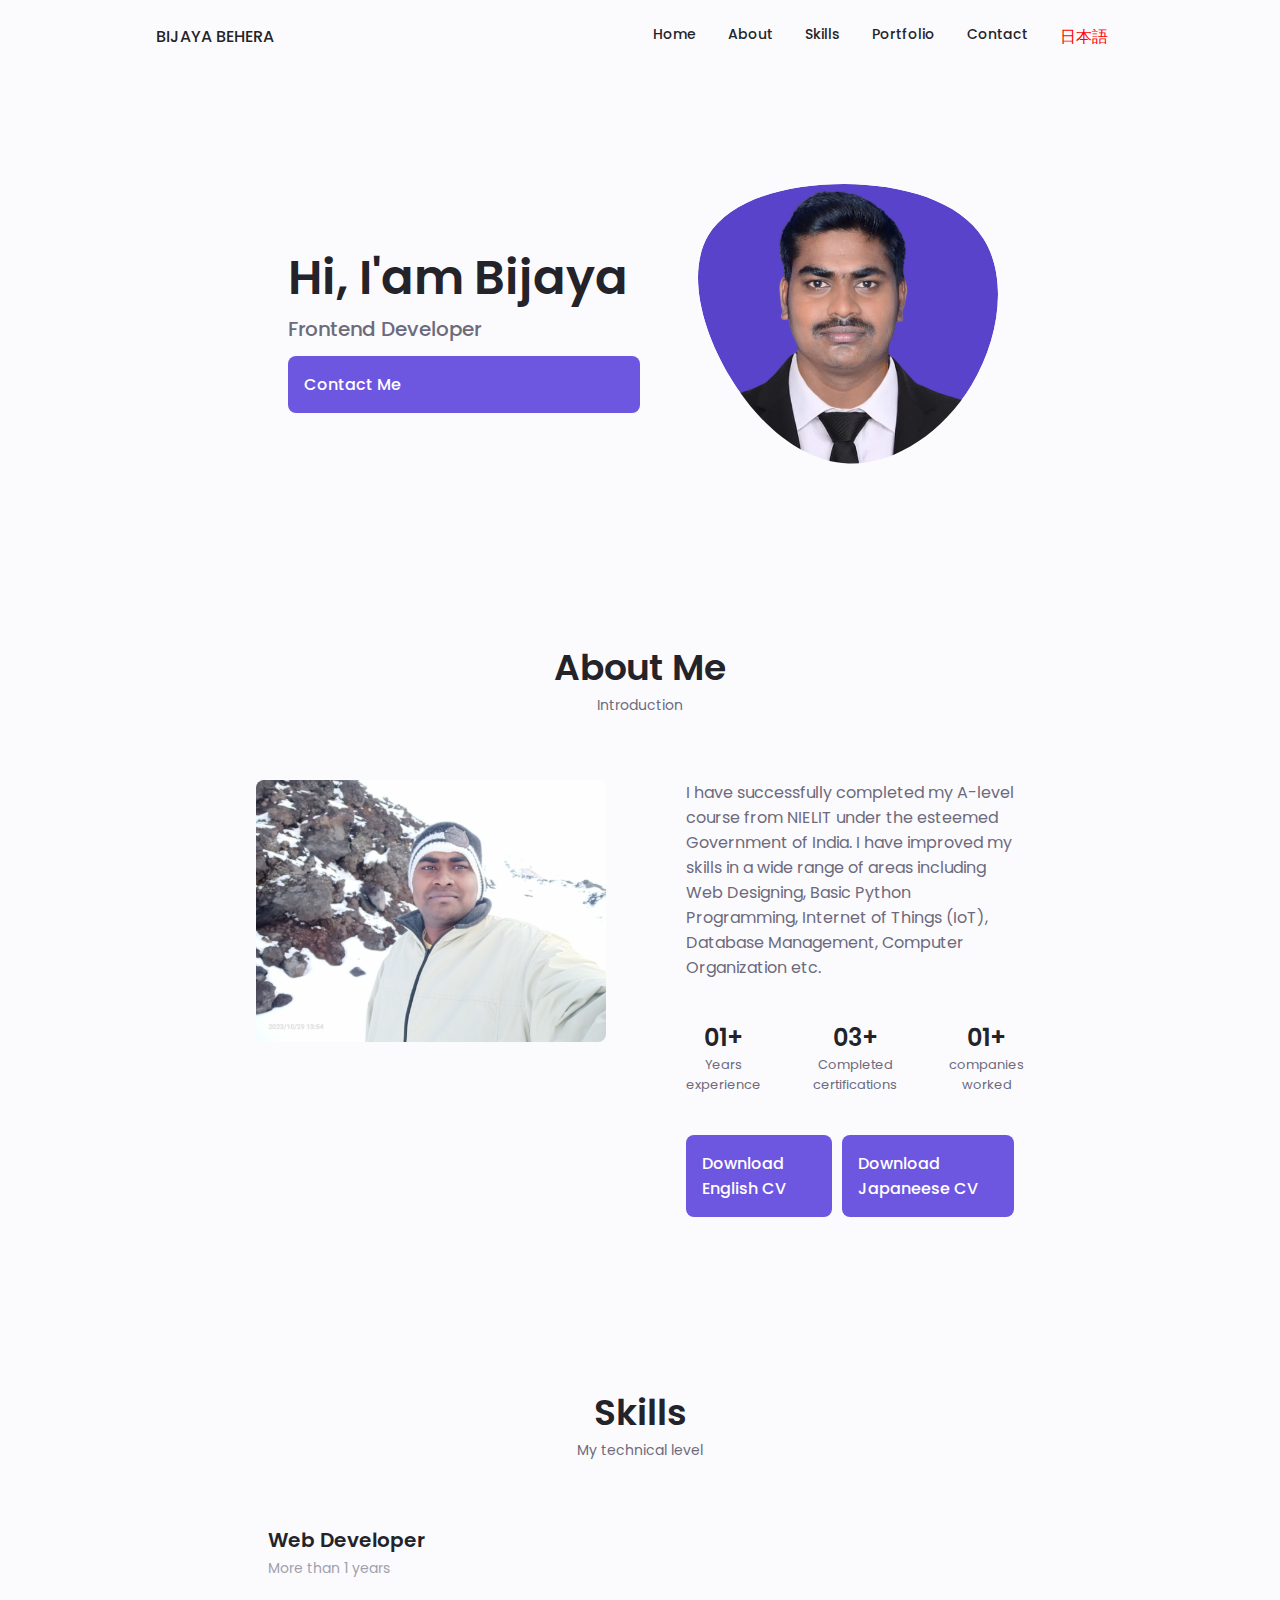
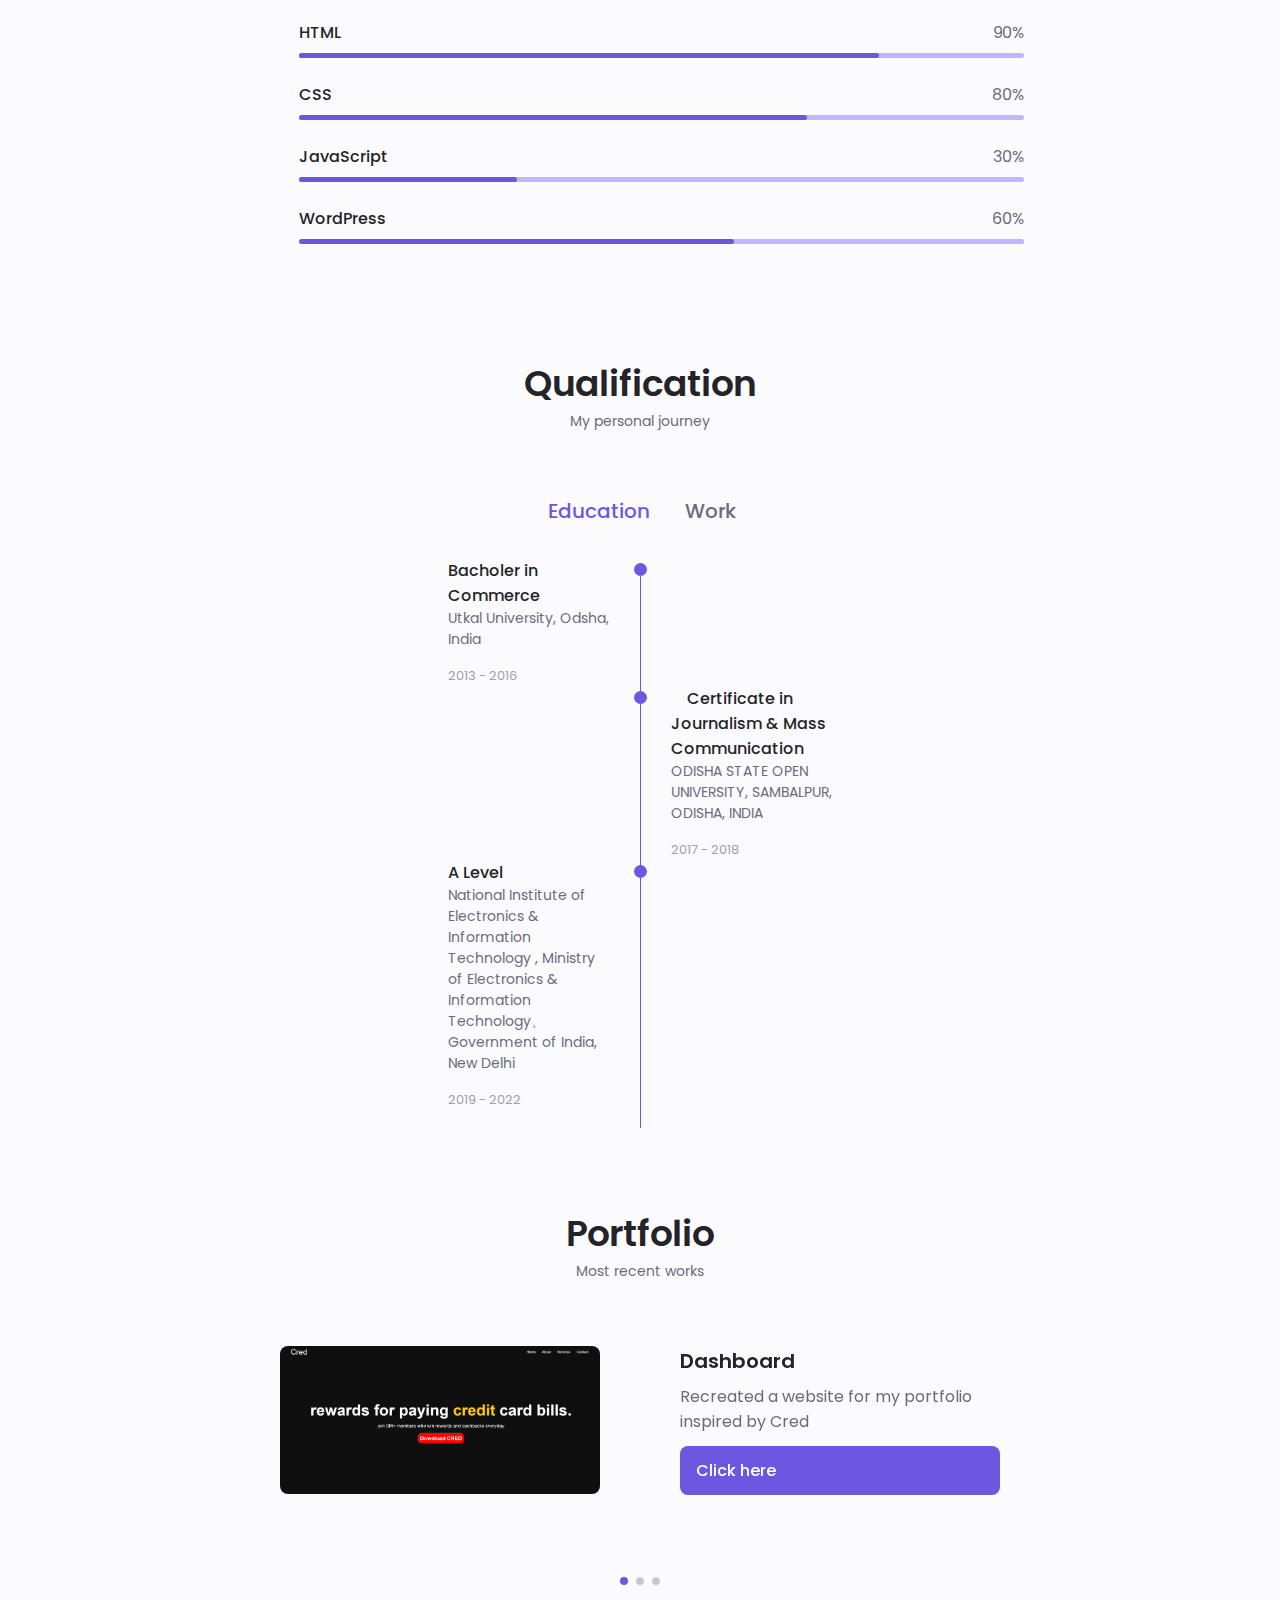
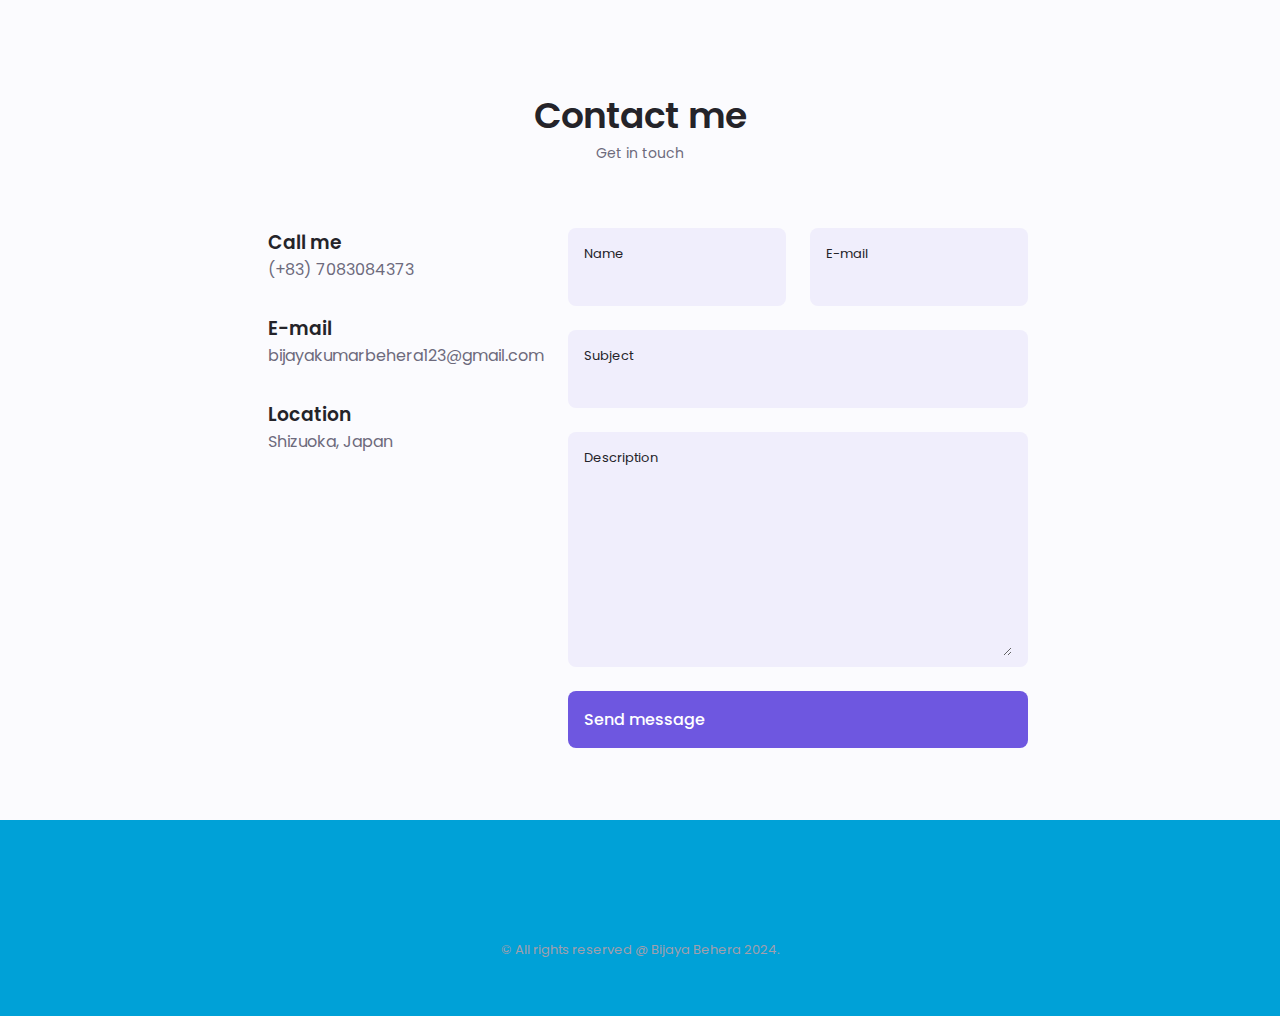
==== index.html @ d015f348 "Add files via upload" ====
<!DOCTYPE html>
    <html lang="en">
    <head>
        <meta charset="UTF-8">
        <meta name="viewport" content="width=device-width, initial-scale=1.0">

        
        <!--==================== SWIPER CSS ====================-->
        <link rel="stylesheet" href="./packages/css/swiper-bundle.min.css">
        
        <!--==================== CSS ====================-->
        <link rel="stylesheet" href="./packages/css/styles.css">

        <title>Bijaya</title>
    </head>
    <body>
        <!--==================== HEADER ====================-->
        
        <header class="header" id="header">
            <nav class="nav container">
                <a href="#" class="nav__logo"><span class="lang-en">BIJAYA BEHERA</span><span class="lang-jp" style="display: none;">ビジャヤ　べへら</span></a>
                <div class="nav__menu" id="nav-menu">
                    <ul class="nav__list grid">
                        <li class="nav__item">
                            <a href="#home" class="nav__link">
                                <i class="uil uil-estate nav__icon"></i>Home
                            </a>
                        </li>
                        <li class="nav__item">
                            <a href="#about" class="nav__link">
                                <i class="uil uil-user nav__icon"></i>About
                            </a>
                        </li>
                        <li class="nav__item">
                            <a href="#skills" class="nav__link">
                                <i class="uil uil-file-alt nav__icon"></i>Skills
                            </a>
                        </li>
                          
                        <li class="nav__item">
                            <a href="#portfolio" class="nav__link">
                                <i class="uil uil-scenery nav__icon"></i>Portfolio                                
                            </a>
                        </li>
                        <li class="nav__item">
                            <a href="#contact" class="nav__link">
                                <i class="uil uil-message nav__icon"></i>Contact                               
                            </a>
                        </li>
                        <li><button id="lang-toggle">日本語</button></li>
                    </ul>
                    <i class="uil uil-times nav__close" id="nav-close"></i>
                </div>
                <div class="nav__btns">
                    <!-- Theme change button -->

                    <i class="uil uil-moon change-theme" id="theme-button"></i>

                    <div class="nav__toggle" id="nav-toggle">
                        <i class="uil uil-apps"></i>
                    </div>
                </div>
            </nav>
        </header>

        <!--==================== MAIN ====================-->
        <main class="main">
            <!--==================== HOME ====================-->
            <section class="home section" id="home">
                <div class="home__container container grid">
                    <div class="home__content grid">
                        <div class="home__social">
                            <a href="https://www.linkedin.com/in/prashanna-sathiyamoorthy-194704153/" target="_blank" class="home__social-icon">
                                <i class="uil uil-linkedin-alt"></i>
                            </a>
                            <a href="https://twitter.com/prashanna01" target="_blank" class="home__social-icon">
                                <i class="uil uil-twitter-alt"></i>
                            </a>
                            <a href="https://www.github.com" target="_blank" class="home__social-icon">
                                <i class="uil uil-github-alt"></i>
                            </a>
                        </div>

                        <div class="home__img">
                            <svg class="home__blob" viewBox="0 0 200 187" xmlns="http://www.w3.org/2000/svg" xmlns:xlink="http://www.w3.org/1999/xlink">
                                <mask id="mask0" mask-type="alpha">
                                    <path d="M190.312 36.4879C206.582 62.1187 201.309 102.826 182.328 134.186C163.346 165.547 
                                    130.807 187.559 100.226 186.353C69.6454 185.297 41.0228 161.023 21.7403 129.362C2.45775 
                                    97.8511 -7.48481 59.1033 6.67581 34.5279C20.9871 10.1032 59.7028 -0.149132 97.9666 
                                    0.00163737C136.23 0.303176 174.193 10.857 190.312 36.4879Z"/>
                                </mask>
                                <g mask="url(#mask0)">
                                    <path d="M190.312 36.4879C206.582 62.1187 201.309 102.826 182.328 134.186C163.346 
                                    165.547 130.807 187.559 100.226 186.353C69.6454 185.297 41.0228 161.023 21.7403 
                                    129.362C2.45775 97.8511 -7.48481 59.1033 6.67581 34.5279C20.9871 10.1032 59.7028 
                                    -0.149132 97.9666 0.00163737C136.23 0.303176 174.193 10.857 190.312 36.4879Z"/>
                                    <image class="home__blob-img" x="" xlink:href="packages/images/Bijaya.png"/>
                                </g>
                            </svg>
                        </div>

                        <div class="home__data">
                            <h2 class="home__title"><span class="lang-en">Hi, I'am Bijaya</span>　<span class="lang-jp" style="display: none;">こんにちは、
                                <br>ビジャヤ　です</span></h2>
                            <h3 class="home__subtitle"><span class="lang-en"> Frontend Developer</span> <span class="lang-jp" style="display: none;">フロントエンドの開発者</span></h3>
                            <a href="#contact" class="button button--flex home__button">
                                Contact Me<i class="uil uil-message button__icon"></i>
                            </a>
                        </div>
                    </div>
                 </div>
            </section>

            <!--==================== ABOUT ====================-->
            <section class="about section" id="about">
                <h2 class="section__title"><span class="lang-en">About Me</span><span class="lang-jp" style="display: none;">私について</span></h2>
                <span class="section__subtitle"><span class="lang-en">Introduction</span><span class="lang-jp" style="display: none;">紹介</span></span>

                <div class="about__container container grid">
                    <img src="packages/images/Bii1.jpg" alt="" class="about__img">
                    <div class="about__data">
                        <p class="about__description">
                            <span class="lang-en"> I have successfully completed my A-level course from NIELIT under 
                            the esteemed Government of India. I have improved my skills in 
                            a wide range of areas including Web Designing, Basic Python Programming, 
                            Internet of Things (IoT), Database Management, Computer Organization etc. 
                            </span>
                            <span class="lang-jp" style="display: none;">私はNIELITのAレベルコースを、尊敬されるインド政府の下で成功裏に修了しました。ウェブデザイン、基本的なPythonプログラミング、インターネット・オブ・シングス（IoT）、データベース管理、コンピュータ組織など、多岐にわたる分野でのスキルを向上させました。</span>
                        </p>
                        <div class="about__info">
                            <div>
                                <span class="about__info-title">01+</span>
                                <span class="about__info-name">Years <br> experience</span>
                            </div>
                            <div>
                                <span class="about__info-title">03+</span>
                                <span class="about__info-name">Completed <br> certifications</span>
                            </div>
                            <div>
                                <span class="about__info-title">01+</span>
                                <span class="about__info-name">companies<br>worked</span>
                            </div>
                        </div>
                        <div class="CV">
                        <div class="about__buttons">
                            <a download="" href="packages/images/cv eng.pdf" class="button button--flex">
                                Download English CV<i class="uil uil-download-alt button__icon"></i>
                            </a>
                        </div>
                        <div class="about__buttons">
                            <a download="" href="packages/images/cv jp.pdf" class="button button--flex">
                                Download Japaneese CV<i class="uil uil-download-alt button__icon"></i>
                            </a>
                        </div>
                        </div>
                    </div>
                </div>
            </section>

            <!--==================== SKILLS ====================-->
            <section class="skills section" id="skills">
                <h2 class="section__title">Skills</h2>
                <span class="section__subtitle">My technical level</span>

                <div class="skills__container container grid">
                    <div>
                        
                        <!--==================== SKILLS ====================-->
                        <div class="skills__content skills__open">
                            <div class="skills__header">
                               <i class="uil uil-brackets-curly skills__icon"></i>
                               <div>
                                   <h1 class="skills__title">Web Developer</h1>
                                   <span class="skills__subtitle">More than 1 years</span>
                               </div>

                               <i class="uil uil-angle-down skills__arrow"></i>
                            </div>
                            <div class="skills__list grid">
                                <div class="skills__data">
                                    <div class="skills__titles">
                                        <h3 class="skills__name">HTML</h3>
                                        <span class="skills__number">90%</span>
                                    </div>
                                    <div class="skills__bar">
                                        <span class="skills__percentage skills__html"></span>
                                    </div>
                                </div>
                               <div class="skills__data">
                                   <div class="skills__titles">
                                       <h3 class="skills__name">CSS</h3>
                                       <span class="skills__number">80%</span>
                                   </div>
                                   <div class="skills__bar">
                                       <span class="skills__percentage skills__css"></span>
                                   </div>
                               </div>
                               <div class="skills__data">
                                   <div class="skills__titles">
                                       <h3 class="skills__name">JavaScript</h3>
                                       <span class="skills__number">30%</span>
                                   </div>
                                   <div class="skills__bar">
                                       <span class="skills__percentage skills__js"></span>
                                   </div>
                               </div>
                               <div class="skills__data">
                                   <div class="skills__titles">
                                       <h3 class="skills__name">WordPress</h3>
                                       <span class="skills__number">60%</span>
                                   </div>
                                   <div class="skills__bar">
                                       <span class="skills__percentage skills__wordpress"></span>
                                   </div>
                               </div>
                           </div>
                       </div>
                    </div>
                </div>
            </section>

              <!--==================== QUALIFICATION ====================-->
        <section class="qualification__section">
            <h2 class="section__title">Qualification</h2>
            <span class="section__subtitle">My personal journey</span>

            <div class="qualification__container container">
                <div class="qualification__tabs">
                    <div class="qualification__button button--flex qualification__active" data-target='#education'>
                        <i class="uil uil-graduation-cap qualification__icon"></i>
                        Education
                    </div>

                    <div class="qualification__button button--flex" data-target="#work">
                        <i class="uil uil-briefcase-alt qualification__icon"></i>
                        Work
                    </div>
                </div>

                <div class="qualification__sections">
            <!--==================== QUALIFICATION CONTENT 1 ====================-->
            <div class="qualification__content qualification__active" data-content id="education">
             <!--==================== QUALIFICATION 1 ====================--> 
             <div class="qualification__data">
                 <div>
                     <h3 class="qualification__title">Bacholer in Commerce </h3>
                     <span class="qualification__subtitle">Utkal University, Odsha, India</span>
                     <div class="qualification__calendar">
                        <i class="uil uil-calendar-alt"></i>
                        2013 - 2016
                     </div>
                 </div>

                 <div>
                     <span class="qualification__rounder"></span>
                     <span class="qualification__line"></span>
                 </div>
             </div>
             
             <!--==================== QUALIFICATION 2 ====================--> 
             <div class="qualification__data">
                <div></div>
                <div>
                   <span class="qualification__rounder"></span>
                   <span class="qualification__line"></span>
                </div>

                <div>
                    <h3 class="qualification__title">　Certificate in Journalism & Mass Communication</h3>
                    <span class="qualification__subtitle">ODISHA STATE OPEN UNIVERSITY, SAMBALPUR, ODISHA, INDIA
                    </span>
                    <div class="qualification__calendar">
                       <i class="uil uil-calendar-alt"></i>
                       2017 - 2018
                    </div>
                </div>
            </div> 

            <!--==================== QUALIFICATION 3 ====================--> 
            <div class="qualification__data">
                <div>
                    <h3 class="qualification__title">A Level</h3>
                    <span class="qualification__subtitle">National Institute of Electronics & Information Technology
                        , Ministry of Electronics & Information Technology、Government of India, New Delhi
</span>
                    <div class="qualification__calendar">
                       <i class="uil uil-calendar-alt"></i>
                       2019 - 2022
                    </div>
                </div>

                <div>
                    <span class="qualification__rounder"></span>
                    <span class="qualification__line"></span>
                </div>
            </div> 


                
            </div>
            </div>
            
            <!--==================== QUALIFICATION CONTENT 2 ====================-->
            <div class="qualification__content" data-content id="work">
                <!--==================== QUALIFICATION 1 ====================--> 
                <div class="qualification__data">
                    <div>
                        <h3 class="qualification__title">IT Assistant</h3>
                        <span class="qualification__subtitle">Amruta Dunia News Paper</span>
                        <div class="qualification__calendar">
                           <i class="uil uil-calendar-alt"></i>
                           2017 - 2022
                        </div>
                    </div>
   
                    <div>
                        <span class="qualification__rounder"></span>
                        <span class="qualification__line"></span>
                    </div>
                </div>
                
                <!--==================== QUALIFICATION 2 ====================--> 
                <div class="qualification__data">
                   <div></div>
                   <div>
                      <span class="qualification__rounder"></span>
                      <span class="qualification__line"></span>
                   </div>
   
                   <div>
                       <h3 class="qualification__title">Front End Developer</h3>
                       <span class="qualification__subtitle">OOSHISHI, Shizuoka, Japan</span>
                       <div class="qualification__calendar">
                          <i class="uil uil-calendar-alt"></i>
                          2023 - Present
                       </div>
                   </div>
               </div> 
   
                        
               </div> 
             
               </div>
            </div>
        </section>
      
        
        <!--==================== PORTFOLIO ====================-->
        <section class="portfolio section" id="portfolio">

            <h2 class="section__title">Portfolio</h2>
            <span class="section__subtitle">Most recent works</span>

            <div class="portfolio__container container swiper-container">
                <div class="swiper-wrapper">
        <!--==================== PORTFOLIO 1 ====================-->
        
            <div class="portfolio__content grid swiper-slide">
                <img src="./packages/images/cred.png" alt="" class="portfolio__img">

                <div class="portfolio_">
                    <h3 class="portfolio__title"> Dashboard</h3>
                    <p class="portfolio__description"> Recreated a website for my portfolio inspired by Cred</p>
                    <a href="./packages/cred/index.html" class="button button--flex button--small portfolio__button">
                        Click here
                        <i class="uil uil-arrow-right button__icon"></i>
                    </a>
                </div>
            </div>

            <!--==================== PORTFOLIO 2 ====================-->
        
            <div class="portfolio__content grid swiper-slide">
                <img src="./packages/images/shizuoka.png" alt="" class="portfolio__img">

                <div class="portfolio_">
                    <h3 class="portfolio__title">website</h3>
                    <p class="portfolio__description">Above clone is adaptable to all devices, with 
                        ui components and animated interactions.</p>
                    <a href="./packages/explore/index.html" class="button button--flex button--small portfolio__button">
                        Click here
                        <i class="uil uil-arrow-right button__icon"></i>
                    </a>
                </div>
            </div>

            <!--==================== PORTFOLIO 3 ====================-->
        
            <div class="portfolio__content grid swiper-slide">
                <img src="./packages/images/hotel.png" alt="" class="portfolio__img">

                <div class="portfolio_">
                    <h3 class="portfolio__title"> Hotel Website</h3>
                    <p class="portfolio__description"> Hotel Clone is adaptable to all devices, with 
                        ui components and animated interactions.</p>
                    <a href="./packages/hotel/index.html" class="button button--flex button--small portfolio__button">
                        Click here
                        <i class="uil uil-arrow-right button__icon"></i>
                    </a>
                </div>
            </div>
                </div>

            <!-- add arrows-->
            <div class="swiper-button-next">
                <i class="uil uil-angle-right-b swiper-portfolio-icon"></i>
            </div>

            <div class="swiper-button-prev">
                <i class="uil uil-angle-left-b swiper-portfolio-icon"></i>
            </div>

            <!-- Add Pagination -->
            <div class="swiper-pagination"></div>
            
        
        </div>

        </section>

        
                <!--Add pagination-->
                <div class="swiper-pagination swiper-pagination-testimonial"></div>
            </div>
            </section>

        <!--==================== CONTACT ME ====================-->
        <section class="contact section" id="contact">
            <h2 class="section__title">Contact me</h2>
            <span class="section__subtitle">Get in touch</span>

            <div class="contact__container container grid">
                <div>
                    <div class="contact__information">
                        <i class="uil uil-phone-alt contact__icon"></i>

                        <div>
                            <h3 class="contact__title">Call me</h3>
                            <span class="contatc__subtitle">(+83) 7083084373</span>
                        </div>
                    </div>

                    <div class="contact__information">
                        <i class="uil uil-envelope contact__icon"></i>

                        <div>
                            <h3 class="contact__title">E-mail</h3>
                            <span class="contatc__subtitle">bijayakumarbehera123@gmail.com</span>
                        </div>
                    </div>

                    <div class="contact__information">
                        <i class="uil uil-map-marker contact__icon"></i>

                        <div>
                            <h3 class="contact__title">Location</h3>
                            <span class="contatc__subtitle">Shizuoka, Japan</span>
                        </div>
                    </div>
                </div>

                <form action="" class="contact__form grid">
                    <div class="contact__inputs grid">
                        <div class="contact__content">
                            <label for="" class="contact__label">Name</label>
                            <input type="text" class="contact__input">
                        </div>

                        <div class="contact__content">
                            <label for="" class="contact__label">E-mail</label>
                            <input type="email" class="contact__input">
                        </div>
                    </div>

                    <div class="contact__content">
                        <label for="" class="contact__label">Subject</label>
                        <input type="text" class="contact__input">
                    </div>

                    <div class="contact__content">
                        <label for="" class="contact__label">Description</label>
                        <textarea name="" id="" cols="0" rows="7" class="contact__input"></textarea>
                    </div>

                    <div>
                        <a href="#" class="button button--flex">
                            Send message
                            <i class="uil uil-message button__icon"></i>
                        </a>
                    </div>
                </form>
            </div>

        </section>
    </main>

    <!--==================== FOOTER ====================-->
    <footer class="footer">

        <div class="footer__bg">
                        <p class="footer__copy">&#169;  All rights reserved @ Bijaya Behera 2024.</p>
        </div>
    </footer>

    <!--==================== SCROLL TOP ====================-->
    <a href="#" class="scrollup" id="scroll-up">
        <i class="uil uil-arrow-up scrollup__icon"></i>
    </a>
    

    <!--==================== SWIPER JS ====================-->
    <script src="./packages/js/swiper-bundle.min.js"></script>

    <!--==================== MAIN JS ====================-->
    <script src="./packages/js/main.js"></script>
</body>

</html>
---- packages/css/styles.css ----
/* ==================== GOOGLE FONTS ====================*/
@import url("https://fonts.googleapis.com/css2?family=Poppins:wght@400;500;600&display=swap");

/*==================== VARIABLES CSS ====================*/
:root {
  --header-height: 3rem;

  /*========== Colors ==========*/
  /* Change favorite color */
  --hue-color: 250; /*Purple 250 - Green 142 - Blue 230 - Pink 340*/

  /* HSL color mode */
  --first-color: hsl(var(--hue-color), 69%, 61%);
  --first-color-second: hsl(var(--hue-color), 69%, 61%);
  --first-color-alt: hsl(var(--hue-color), 57%, 53%);
  --first-color-lighter: hsl(var(--hue-color), 92%, 85%);
  --title-color: hsl(var(--hue-color), 8%, 15%);
  --text-color: hsl(var(--hue-color), 8%, 45%);
  --text-color-light: hsl(var(--hue-color), 8%, 65%);
  --input-color: hsl(var(--hue-color), 70%, 96%);
  --body-color: hsl(var(--hue-color), 60%, 99%);
  --container-color: #fff;
  --scroll-bar-color: hsl(var(--hue-color), 12%, 90%);
  --scroll-thumb-color: hsl(var(--hue-color), 12%, 80%);

  /*========== Font and typography ==========*/
  --body-font: "Poppins", sans-serif;

  /* .5rem = 8px, 1rem = 16px, 1.5rem = 24px ... */
  --big-font-size: 2rem;
  --h1-font-size: 1.5rem;
  --h2-font-size: 1.25rem;
  --h3-font-size: 1.125rem;
  --normal-font-size: 0.938rem;
  --small-font-size: 0.813rem;
  --smaller-font-size: 0.75rem;

  /*========== Font weight ==========*/
  --font-medium: 500;
  --font-semi-bold: 600;

  /*========== Margenes Bottom ==========*/
  /* .25rem = 4px, .5rem = 8px, .75rem = 12px ... */
  --mb-0-25: 0.25rem;
  --mb-0-5: 0.5rem;
  --mb-0-75: 0.75rem;
  --mb-1: 1rem;
  --mb-1-5: 1.5rem;
  --mb-2: 2rem;
  --mb-2-5: 2.5rem;
  --mb-3: 3rem;

  /*========== z index ==========*/
  --z-tooltip: 10;
  --z-fixed: 100;
  --z-modal: 1000;
}

/* Font size for large devices */
@media screen and (min-width: 968px) {
  :root {
    --big-font-size: 3rem;
    --h1-font-size: 2.25rem;
    --h2-font-size: 1.5rem;
    --h3-font-size: 1.25rem;
    --normal-font-size: 1rem;
    --small-font-size: 0.875rem;
    --smaller-font-size: 0.813rem;
  }
}

/*========== Variables Dark theme ==========*/
body.dark-theme {
  /* HSL color mode */
  --first-color-second: hsl(var(--hue-color), 30%, 8%);
  --title-color: hsl(var(--hue-color), 8%, 95%);
  --text-color: hsl(var(--hue-color), 8%, 45%);
  --text-color-light: hsl(var(--hue-color), 8%, 75%);
  --input-color: hsl(var(--hue-color), 29%, 16%);
  --body-color: hsl(var(--hue-color), 28%, 12%);
  --container-color: hsl(var(--hue-color), 29%, 16%);
  --scroll-bar-color: hsl(var(--hue-color), 12%, 48%);
  --scroll-thumb-color: hsl(var(--hue-color), 12%, 36%);
}

/*========== Button Dark/Light ==========*/
.nav__btns {
  display: flex;
  align-items: center;
}

.change-theme {
  font-size: 1.25rem;
  color: var(--title-color);
  margin-right: var(--mb-1);
  cursor: pointer;
}

.change-theme:hover {
  color: var(--first-color);
}

/*==================== BASE ====================*/

* {
  box-sizing: border-box;
  padding: 0;
  margin: 0;
}

html {
  scroll-behavior: smooth;
}

body {
  margin: 0 0 var(--header-height) 0;
  font-family: var(--body-font);
  font-size: var(--normal-font-size);
  background-color: var(--body-color);
  color: var(--text-color);
}

h1,
h2,
h3,
h4 {
  color: var(--title-color);
  font-weight: var(--font-semi-bold);
}

ul {
  list-style: none;
}

a {
  text-decoration: none;
}

img {
  width: 100%;
  height: auto;
}

/*==================== REUSABLE CSS CLASSES ====================*/
.section {
  padding: 2rem 0 4rem;
  margin-bottom: 40px;
}

.section__title {
  font-size: var(--h1-font-size);
}

.section__subtitle {
  display: block;
  font-size: var(--small-font-size);
  margin-bottom: var(--mb-2);
}

.section__title,
.section__subtitle {
  text-align: center;
}

/*==================== LAYOUT ====================*/

.container {
  max-width: 768px;
  margin-left: var(--mb-1-5);
  margin-right: var(--mb-1-5);
}

.grid {
  display: grid;
  gap: 1.5rem;
}

.header {
  width: 100%;
  position: fixed;
  bottom: 0;
  left: 0;
  z-index: var(--z-fixed);
  background-color: var(--body-color);
  transition: background-color 0.s ease;
    color: black; /* Default font color */
}

.header.scroll {
  background-color: rgb(233, 233, 233); /* Change this to your desired background color */
  
}
/*==================== NAV ====================*/
.nav {
  max-width: 968px;
  height: var(--header-height);
  display: flex;
  justify-content: space-between;
  align-items: center;
}

.nav__logo,
.nav__toggle {
  color: var(--title-color);
  font-weight: var(--font-medium);
}

.nav__logo:hover {
  color: var(--first-color);
}

.nav__toggle {
  font-size: 1.1rem;
  cursor: pointer;
}

.nav__toggle:hover {
  color: var(--first-color);
}

@media screen and (max-width: 767px) {
  .nav__menu {
    position: fixed;
    bottom: -100%;
    left: 0;
    width: 100%;
    background-color: var(--body-color);
    padding: 2rem 1.5rem 4rem;
    box-shadow: 0 -1px 4px rgba(0, 0, 0, 0.15);
    border-radius: 1.5rem 1.5rem 0 0;
    transition: 0.3s;
  }
}

.nav__list {
  grid-template-columns: repeat(3, 1fr);
  gap: 2rem;
}
.nav__link {
  display: flex;
  flex-direction: column;
  align-items: center;
  font-size: var(--small-font-size);
  color: var(--title-color);
  font-weight: var(--font-medium);
}

.nav__link:hover {
  color: var(--first-color);
}

.nav__icon {
  font-size: 1.2rem;
}

.nav__close {
  position: absolute;
  right: 1.3rem;
  bottom: 0.5rem;
  font-size: 1.5rem;
  cursor: pointer;
  color: var(--first-color);
}

.nav__close:hover {
  color: var(--first-color-alt);
}

/* show menu */
.show-menu {
  bottom: 0;
}

/* Active link */
.active-link {
  color: var(--first-color);
}

/* Change background header */
.scroll-header {
  box-shadow: 0 -1px 4px rgba(0, 0, 0, 0.15);
}

/*==================== HOME ====================*/

.home__container {
  gap: 1rem;
}

.home__content {
  grid-template-columns: 0.5fr 3fr;
  padding-top: 3.5rem;
  align-items: center;
}

.home__social {
  display: grid;
  grid-template-columns: max-content;
  row-gap: 1rem;
}

.home__social-icon {
  font-size: 1.25rem;
  color: var(--first-color);
}

.home__social-icon:hover {
  color: var(--first-color-alt);
}

.home__blob {
  width: 100px;
  fill: var(--first-color-alt);
}

  
.home__blob-img {
  width: 160px; /* Adjust this to your desired width */
  position: absolute;
  top: 50%;
  left: 80%;
  transform: translate(8%, -5%);
}
.home__data {
  grid-column: 1/3;
}

.home__title {
  font-size: var(--big-font-size);
}

.home__subtitle {
  font-size: var(--h3-font-size);
  color: var(--text-color);
  font-weight: var(--font-medium);
  margin-bottom: var(--mb-0-75);
}

.home__description {
  margin-bottom: var(--mb-2);
}

.home__scroll {
  display: none;
}

.home__scroll-button {
  color: var(--first-color);
  transition: 0.3s;
}

.home__scroll-button:hover {
  transform: translateY(0.25rem);
}

.home__scroll-mouse {
  font-size: 2rem;
}

.home__scroll-name {
  font-size: var(--small-font-size);
  color: var(--title-color);
  font-weight: var(--font-medium);
  margin-right: var(--mb-0-25);
}

.home__scroll-arrow {
  font-size: 1.25rem;
}
/*==================== BUTTONS ====================*/

.button {
  display: inline-block;
  background-color: var(--first-color);
  color: #ffff;
  padding: 1rem;
  border-radius: 0.5rem;
  font-weight: var(--font-medium);
}

.button:hover {
  background-color: var(--first-color-alt);
}

.button__icon {
  font-size: 1.2rem;
  margin-left: var(--mb-0-5);
  transition: 0.3s;
}

.button--white {
  background-color: #fff;
  color: var(--first-color);
}

.button--white:hover {
  background-color: #fff;
}

.button--flex {
  display: inline-flex;
  align-items: center;
  transition: 0.3s;
}

.button--small {
  padding: 0.75rem 1rem;
}

.button--link {
  padding: 0;
  background-color: transparent;
  color: var(--first-color);
}

.button--link:hover {
  background-color: transparent;
  color: var(--first-color-alt);
}
/*---CV----*/

  .CV {
    display: flex;
}

.about__buttons {
    margin-right: 10px; /* Adjust spacing between buttons */
}



.button--flex {
    display: flex;
    align-items: center;
}


/*==================== ABOUT ====================*/
.about__img {
  width: 200px;
  border-radius: 0.5rem;
  justify-self: center;
  align-items: center;
}

.about__description {
  text-align: center;
  margin-bottom: var(--mb-2-5);
}

.about__info {
  display: flex;
  justify-content: space-evenly;
  margin-bottom: var(--mb-2-5);
}

.about__info-title {
  font-size: var(--h2-font-size);
  font-weight: var(--font-semi-bold);
  color: var(--title-color);
}

.about__info-name {
  font-size: var(--smaller-font-size);
}

.about__info-title,
.about__info-name {
  display: block;
  text-align: center;
}

.about__buttons {
  display: flex;
  justify-content: center;
}

/*==================== SKILLS ====================*/

.skills__container {
  row-gap: 0;
}

.skills__header {
  display: flex;
  align-items: center;
  margin-bottom: var(--mb-2-5);
  cursor: pointer;
}

.skills__icon,
.skills__arrow {
  font-size: 2rem;
  color: var(--first-color);
}

.skills__icon {
  margin-right: var(--mb-0-75);
}

.skills__title {
  font-size: var(--h3-font-size);
}

.skills__subtitle {
  font-size: var(--small-font-size);
  color: var(--text-color-light);
}

.skills__arrow {
  margin-left: auto;
  transition: 0.4s;
}

.skills__list {
  row-gap: 1.5rem;
  padding-left: 2.7rem;
}

.skills__titles {
  display: flex;
  justify-content: space-between;
  margin-bottom: var(--mb-0-5);
}

.skills__name {
  font-size: var(--normal-font-size);
  font-weight: var(--font-medium);
}

.skills__bar,
.skills__percentage {
  height: 5px;
  border-radius: 0.25rem;
}

.skills__bar {
  background-color: var(--first-color-lighter);
}

.skills__percentage {
  display: block;
  background-color: var(--first-color);
}

.skills__html {
  width: 80%;
}

.skills__css {
  width: 70%;
}

.skills__js {
  width: 30%;
}

.skills__wordpress {
  width: 60%;
}



.skills__open .skills__list {
  height: max-content;
  margin-bottom: var(--mb-2-5);
}

.skills__open .skills__arrow {
  transform: rotate(-180deg);
}

/*==================== QUALIFICATION ====================*/
.qualification__tabs {
  display: flex;
  justify-content: space-evenly;
  margin-bottom: var(--mb-2);
}

.qualification__button {
  font-size: var(--h3-font-size);
  font-weight: var(--font-medium);
  cursor: pointer;
}

.qualification__button:hover {
  color: var(--first-color);
}

.qualification__icon {
  font-size: 1.8rem;
  margin-right: var(--mb-0-25);
}

.qualification__data {
  display: grid;
  grid-template-columns: 1fr max-content 1fr;
  column-gap: 1.5rem;
}

.qualification__title {
  font-size: var(--normal-font-size);
  font-weight: var(--font-medium);
}

.qualification__subtitle {
  display: inline-block;
  font-size: var(--small-font-size);
  margin-bottom: var(--mb-1);
}

.qualification__calendar {
  font-size: var(--smaller-font-size);
  color: var(--text-color-light);
  /* margin-bottom: var(--mb-1) */
}

.qualification__rounder {
  display: inline-block;
  width: 13px;
  height: 13px;
  background-color: var(--first-color);
  border-radius: 50%;
}

.qualification__line {
  display: block;
  width: 1px;
  height: 100%;
  background-color: var(--first-color);
  transform: translate(6px, -7px);
}

.qualification__content[data-content] {
  display: none;
}

.qualification__active[data-content] {
  display: block;
}

.qualification__button.qualification__active {
  color: var(--first-color);
}

/*==================== SERVICES ====================*/
.services__container {
  gap: 1.5rem;
  grid-template-columns: repeat(2, 1fr);
}

.services__content {
  position: relative;
  background-color: var(--container-color);
  padding: 3.5rem 0.5rem 1.25rem 1.5rem;
  border-radius: 0.25rem;
  box-shadow: 0 2px 4px rgba(0, 0, 0, 0.15);
  transition: 0.3s;
}

.services__content:hover {
  box-shadow: 0 4px 8px rgba(0, 0, 0, 0.3);
}

.services__icon {
  display: block;
  font-size: 1.5rem;
  color: var(--first-color);
  margin-bottom: var(--mb-1);
}

.services__title {
  font-size: var(--h3-font-size);
  margin-bottom: var(--mb-1);
  font-weight: var(--font-medium);
}

.services__button {
  cursor: pointer;
  font-size: var(--small-font-size);
}

.services__button:hover .button__icon {
  transform: translateX(0.25rem);
}

.services__modal {
  position: fixed;
  top: 0;
  left: 0;
  right: 0;
  bottom: 0;
  background-color: rgba(0, 0, 0, 0.5);
  display: flex;
  align-items: center;
  justify-content: center;
  padding: 0 1rem;
  z-index: var(--z-modal);
  opacity: 0;
  visibility: hidden;
  transition: 0.3s;
}

.services__modal-content {
  position: relative;
  background-color: var(--container-color);
  padding: 1.5rem;
  border-radius: 0.5rem;
}

.services__modal-services {
  row-gap: 1rem;
}

.services__modal-service {
  display: flex;
}

.services__modal-title {
  font-size: var(--h3-font-size);
  font-weight: var(--font-medium);
  margin-bottom: var(--mb-1-5);
}

.services__modal-close {
  position: absolute;
  top: 1rem;
  right: 1rem;
  font-size: 1.5rem;
  color: var(--first-color);
  cursor: pointer;
}

.services__modal-icon {
  color: var(--first-color);
  margin-right: var(--mb-0-25);
}

/* Active Modal */
.active-modal {
  opacity: 1;
  visibility: visible;
}

/*==================== PORTFOLIO ====================*/
.portfolio__container {
  overflow: initial;
}

.portfolio__content {
  padding: 0 1.5rem;
}

.portfolio__img {
  width: 265px;
  border-radius: 0.5rem;
  justify-self: center;
}

.portfolio__title {
  font-size: var(--h3-font-size);
  margin-bottom: var(--mb-0-5);
}

.portfolio__description {
  margin-bottom: var(--mb-0-75);
}

.portfolio__button:hover .button__icon {
  transform: translateX(0.25rem);
}

.swiper-button-prev::after,
.swiper-button-next::after {
  content: "";
}

.swiper-portfolio-icon {
  font-size: 2rem;
  color: var(--first-color);
}

.swiper-button-prev {
  left: -0.5rem;
}

.swiper-button-next {
  right: -0.5rem;
}

.swiper-container-horizontal > .swiper-pagination-bullets {
  bottom: -2.5rem;
}

.swiper-pagination-bullet-active {
  background-color: var(--first-color);
}

.swiper-button-prev,
.swiper-button-next,
.swiper-pagination-bullet {
  outline: none;
}
/*==================== PROJECT IN MIND ====================*/
.project {
  text-align: center;
}

.project__bg {
  background-color: var(--first-color-second);
  padding-top: 3rem;
}

.project__title {
  font-size: var(--h2-font-size);
  margin-bottom: var(--mb-0-75);
}

.project__description {
  margin-bottom: var(--mb-1-5);
}

.project__title,
.project__description {
  color: #fff;
}

.project__img {
  width: 232px;
  justify-self: center;
}

/*==================== TESTIMONIAL ====================*/
.testimonial__data,
.testimonial__header {
  display: flex;
}

.testimonial__data {
  justify-content: space-between;
  margin-bottom: var(--mb-1);
}

.testimonial__img {
  width: 60px;
  height: 60px;
  border-radius: 50%;
  margin-right: var(--mb-0-75);
}

.testimonial__name {
  font-size: var(--h3-font-size);
  font-weight: var(--font-medium);
}

.testimonial__client {
  font-size: var(--small-font-size);
  color: var(--text-color-light);
}

.testimonial__description {
  margin-bottom: var(--mb-2-5);
}

.testimonial__icon-star {
  color: var(--first-color);
}

.swiper-container .swiper-pagination-testimonial {
  bottom: 0;
}

/*==================== CONTACT ME ====================*/
.contact__container {
  row-gap: 3rem;
}

.contact__information {
  display: flex;
  margin-bottom: var(--mb-2);
}

.contact__icon {
  font-size: 1.5rem;
  color: var(--first-color);
  margin-right: var(--mb-0-75);
}

.content__title {
  font-size: var(--h3-font-size);
  font-weight: var(--font-medium);
}

.contact__subtitle {
  font-size: var(--small-font-size);
  color: var(--text-color-light);
}

.contact__content {
  background-color: var(--input-color);
  border-radius: 0.5rem;
  padding: 0.75rem 1rem 0.25rem;
}

.contact__label {
  font-size: var(--smaller-font-size);
  color: var(--title-color);
}

.contact__input {
  width: 100%;
  background-color: var(--input-color);
  color: var(--text-color);
  font-family: var(--body-font);
  font-size: var(--normal-font-size);
  border: none;
  outline: none;
  padding: 0.25rem 0.5rem 0.5rem 0;
}

/*==================== FOOTER ====================*/
.footer {
  height: 1rem;
}


.footer__bg {
  background-color: rgb(0, 161, 215)
  }



.footer__copy {
  font-size: var(--smaller-font-size);
  text-align: center;
  color: var(--text-color-light);
  margin-top: var(--mb-3);
}



/*========== SCROLL UP ==========*/
.scrollup {
  position: fixed;
  right: 1rem;
  bottom: -20%;
  background-color: var(--first-color);
  opacity: 0.8;
  padding: 0 0.3rem;
  border-radius: 0.4rem;
  z-index: var(--z-tooltip);
  transition: 0.4s;
}

.scrollup:hover {
  background-color: var(--first-color-alt);
}

.scrollup__icon {
  font-size: 1.5rem;
  color: #fff;
}

/* Show scroll */
.show-scroll {
  bottom: 5rem;
}

/*========== SCROLL BAR ==========*/
::-webkit-scrollbar {
  width: 0.6rem;
  background-color: var(--scroll-bar-color);
  border-radius: 0.5rem;
}

::-webkit-scrollbar-thumb {
  background-color: var(--scroll-thumb-color);
  border-radius: 0.5rem;
}

::-webkit-scrollbar-thumb:hover {
  background-color: var(--text-color-light);
}

/*==================== MEDIA QUERIES ====================*/
/* For small devices */
@media screen and (max-width: 380px) {
  .container {
    margin-left: var(--mb-1);
    margin-right: var(--mb-1);
  }

  .nav__menu {
    padding: 2rem 0.25rem 4rem;
  }

  .nav__list {
    column-gap: 0;
  }

  .home__content {
    grid-template-columns: 0.35fr 3fr;
  }


  .home__social-icon {
    width: 30px;
  }

  .home__subtitle {
    font-size: 24px;
  }

  .home__description {
    font-size: 18px;
  }

  .home__button {
    font-size: 20px;
  }

  .skills__title {
    font-size: var(--normal-font-size);
  }
  .qualification__data {
    gap: 0.5rem;
  }

  .services__container {
    grid-template-columns: max-content;
    justify-content: center;
  }

  .services__content {
    padding-right: 3.5rem;
  }
  .services__modal {
    padding: 0 0.5rem;
  }

  .project__img {
    width: 200px;
  }

  .testimonial__header,
  .testimonial__data {
    flex-direction: column;
    align-items: center;
  }

  .testimonial__img {
    margin-right: 0;
    margin-bottom: var(--mb-0-25);
  }

  .testimonial__data,
  .testimonial__description {
    text-align: center;
  }
}

/* For medium devices */
@media screen and (min-width: 568px) {
  .home__content {
    grid-template-columns: max-content 1fr 1fr;
  }

  .home__data {
    grid-column: initial;
  }
  .home__img {
    order: 1;
    justify-self: center;
    
    
  }

  .about__container,
  .skills_container,
  .portfolio__content,
  .project__container,
  .contact__container,
  .footer__container {
    grid-template-columns: repeat(2, 1fr);
  }

  .qualification__sections {
    display: grid;
    grid-template-columns: 0.6fr;
    justify-content: center;
  }

  @media screen and (min-width: 768px) {
    .container {
      margin-left: auto;
      margin-right: auto;
    }

    .body {
      margin: 0;
    }
    .section {
      padding: 6rem 0 2rem;
    }
    .section__subtitle {
      margin-bottom: 4rem;
    }
    .header {
      top: 0;
      bottom: initial;
    }

    .header,
    .main,
    .footer__container {
      padding: 0 1rem;
    }

    .nav {
      height: calc(var(--header-height) + 1.5rem);
      column-gap: 1rem;
    }
    .nav__icon,
    .nav__close,
    .nav__toggle {
      display: none;
    }

    .nav__list {
      display: flex;
      column-gap: 2rem;
    }

    .nav__menu {
      margin-left: auto;
    }
    .change-theme {
      margin: 0;
    }

    .home__container {
      row-gap: 5rem;
    }

    .home__content {
      padding-top: 5.5rem;
      column-gap: 2rem;
    }
    
    .home__scroll {
      display: block;
    }
    .home__scroll-button {
      margin-left: 3rem;
    }
    .about__container {
      column-gap: 5rem;
    }
    .about__img {
      width: 350px;
    }
    .about__description {
      text-align: initial;
    }
    .about__info {
      justify-content: space-between;
    }
    .about__buttons {
      justify-content: initial;
    }
    .qualification__tabs {
      justify-content: center;
    }
    .qualification__button {
      margin: 0 var(--mb-1);
    }

    .qualification__sections {
      grid-template-columns: 0.5fr;
    }
    .services__container {
      grid-template-columns: repeat(3, 218px);
      justify-content: center;
    }
    .services__icon {
      font-size: 2rem;
    }
    .services__content {
      padding: 6rem 0 2rem 2.5rem;
    }

    .services__modal-content {
      width: 450px;
    }
    .portfolio__img {
      width: 320px;
    }
    .portfolio__content {
      align-items: center;
    }
    .project {
      text-align: initial;
    }
    .project__bg {
      background: none;
    }
    .project__container {
      background-color: var(--first-color-second);
      border-radius: 1rem;
      padding: 3rem 2.5rem 0;
      grid-template-columns: 1fr max-content;
      column-gap: 3rem;
    }
    .project__data {
      padding-top: 0.8rem;
    }
    .footer__container {
      grid-template-columns: repeat(3, 1fr);
    }
    .footer__bg {
      padding: 3rem 0 3.5rem;
    }

    .footer__links {
      flex-direction: row;
      column-gap: 2rem;
    }
    .footer__socials {
      justify-self: flex-end;
    }
    .footer__copy {
      margin-top: 4.5rem;
    }
  }
}

/* For large devices */
@media screen and (min-width: 1024px) {
  body {
    margin: 0;
  }

  .header,
  .main,
  .footer__container {
    padding: 0;
  }
  .home__blob {
    width: 300px;
  }
  .home__social {
    transform: translateX(-6rem);
  }
  .services__container {
    grid-template-columns: repeat(3, 238px);
  }
  .portfolio__content {
    column-gap: 5rem;
  }

  .project__container {
    padding-bottom: 30px;
  }

  .swiper-portfolio-icon {
    font-size: 3.5rem;
  }
  .swiper-button-prev {
    left: -3.5rem;
  }
  .swiper-button-next {
    right: -3.5rem;
  }
  .swiper-container-horizontal > .swiper-pagination-bullets {
    bottom: -4.5rem;
  }

  .contact__form {
    width: 460px;
  }
  .contact__inputs {
    grid-template-columns: repeat(2, 1fr);
  }
}

/*LANGUAGE*/
nav ul li a, #lang-toggle {
  color: #fff;
  text-decoration: none;
}

#lang-toggle {
  background: none;
  border: none;
  color: #ff0000;
  cursor: pointer;
  font-size: 1rem;
}
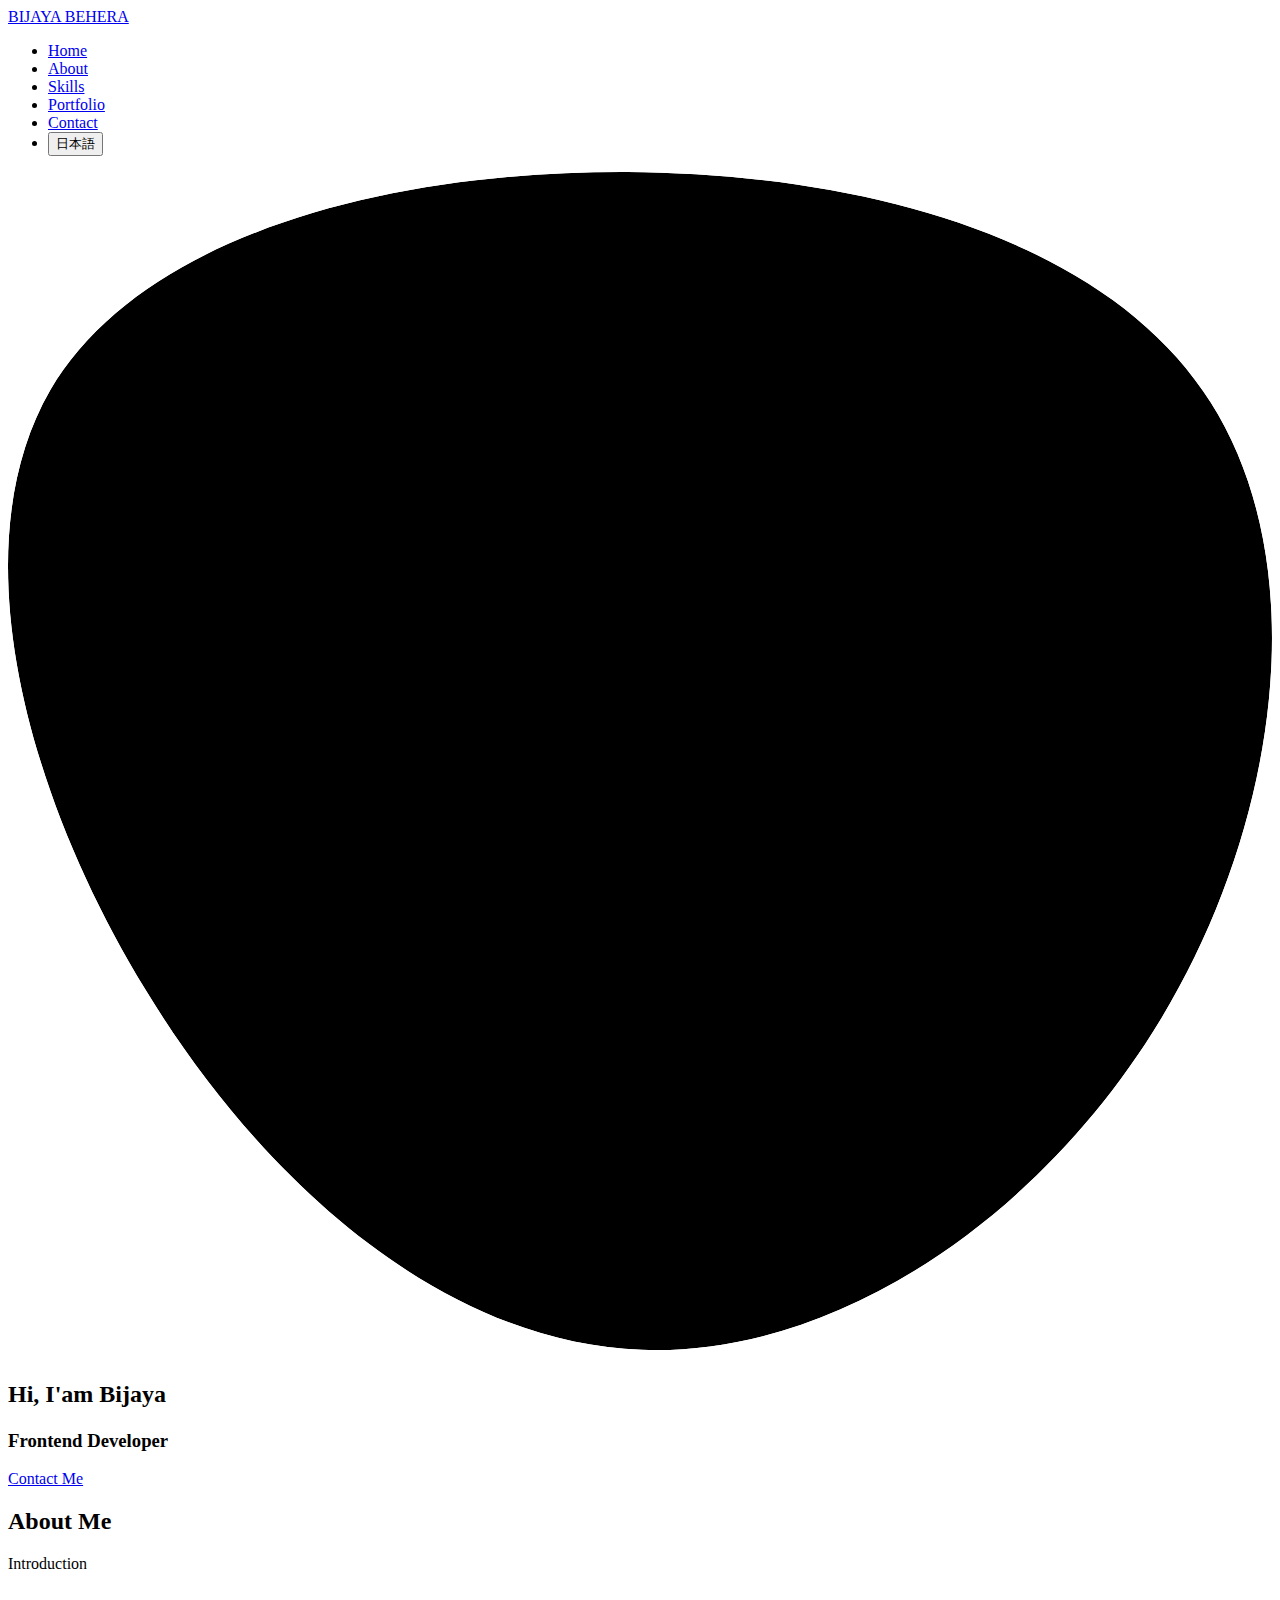
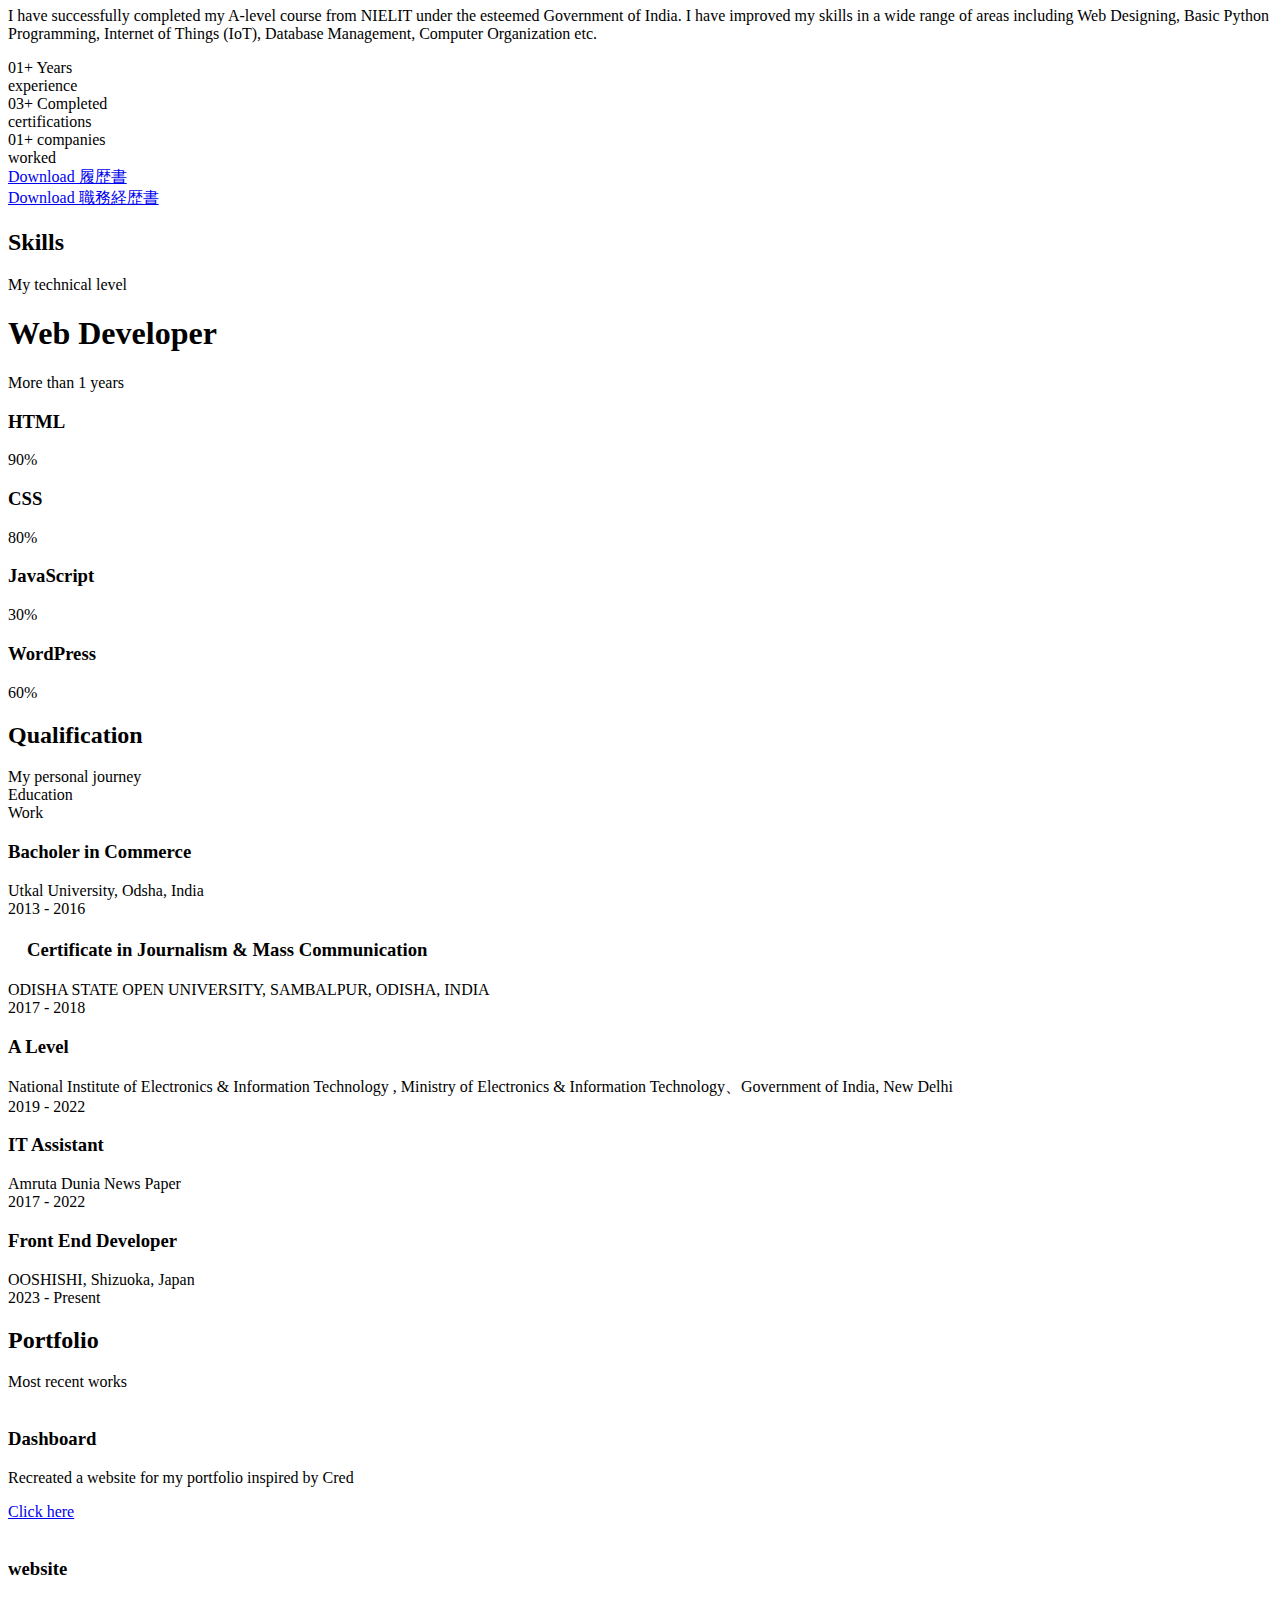
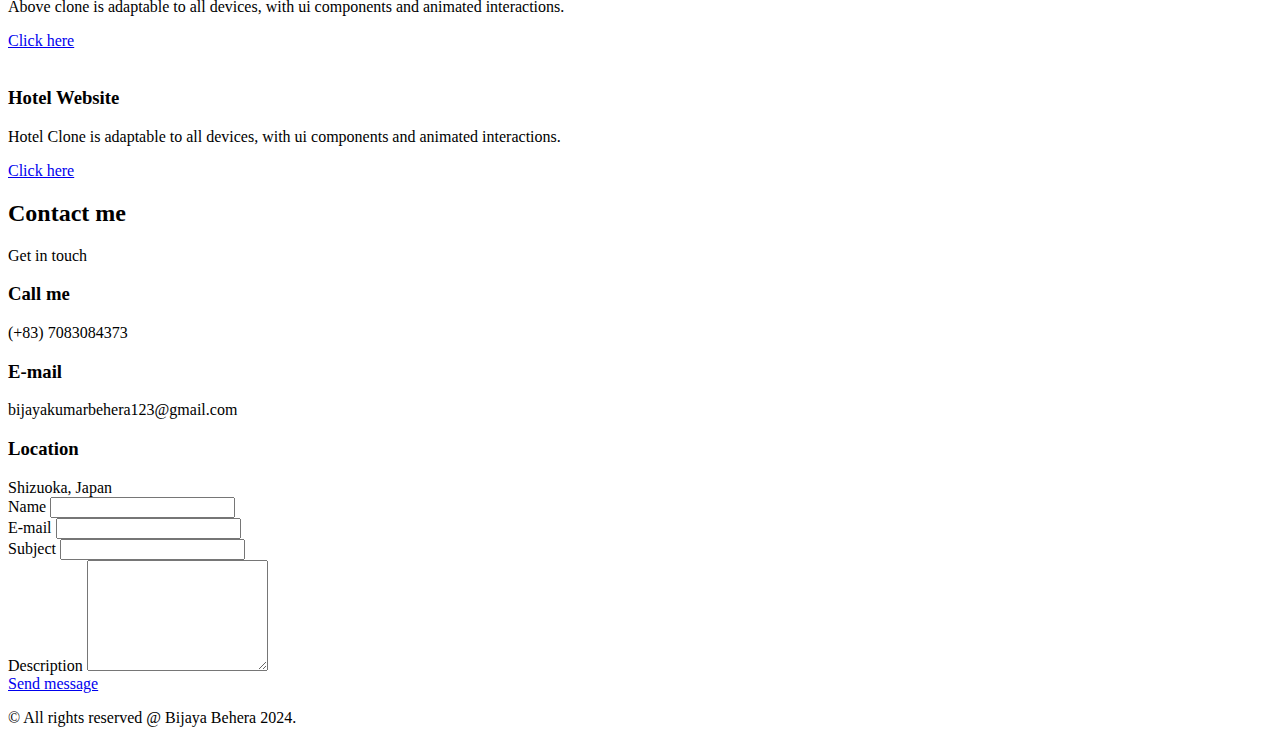
==== commit 61606a3f: "Add files via upload" ====
--- a/index.html
+++ b/index.html
@@ -143,13 +143,13 @@
                         </div>
                         <div class="CV">
                         <div class="about__buttons">
-                            <a download="" href="packages/images/cv eng.pdf" class="button button--flex">
-                                Download English CV<i class="uil uil-download-alt button__icon"></i>
+                            <a download="" href="packages/images/履歴書 べへラ　ビジャヤ.pdf" class="button button--flex">
+                                Download 履歴書<i class="uil uil-download-alt button__icon"></i>
                             </a>
                         </div>
                         <div class="about__buttons">
-                            <a download="" href="packages/images/cv jp.pdf" class="button button--flex">
-                                Download Japaneese CV<i class="uil uil-download-alt button__icon"></i>
+                            <a download="" href="packages/images/職務経歴書 べへらビジャヤ.pdf" class="button button--flex">
+                                Download 職務経歴書<i class="uil uil-download-alt button__icon"></i>
                             </a>
                         </div>
                         </div>
